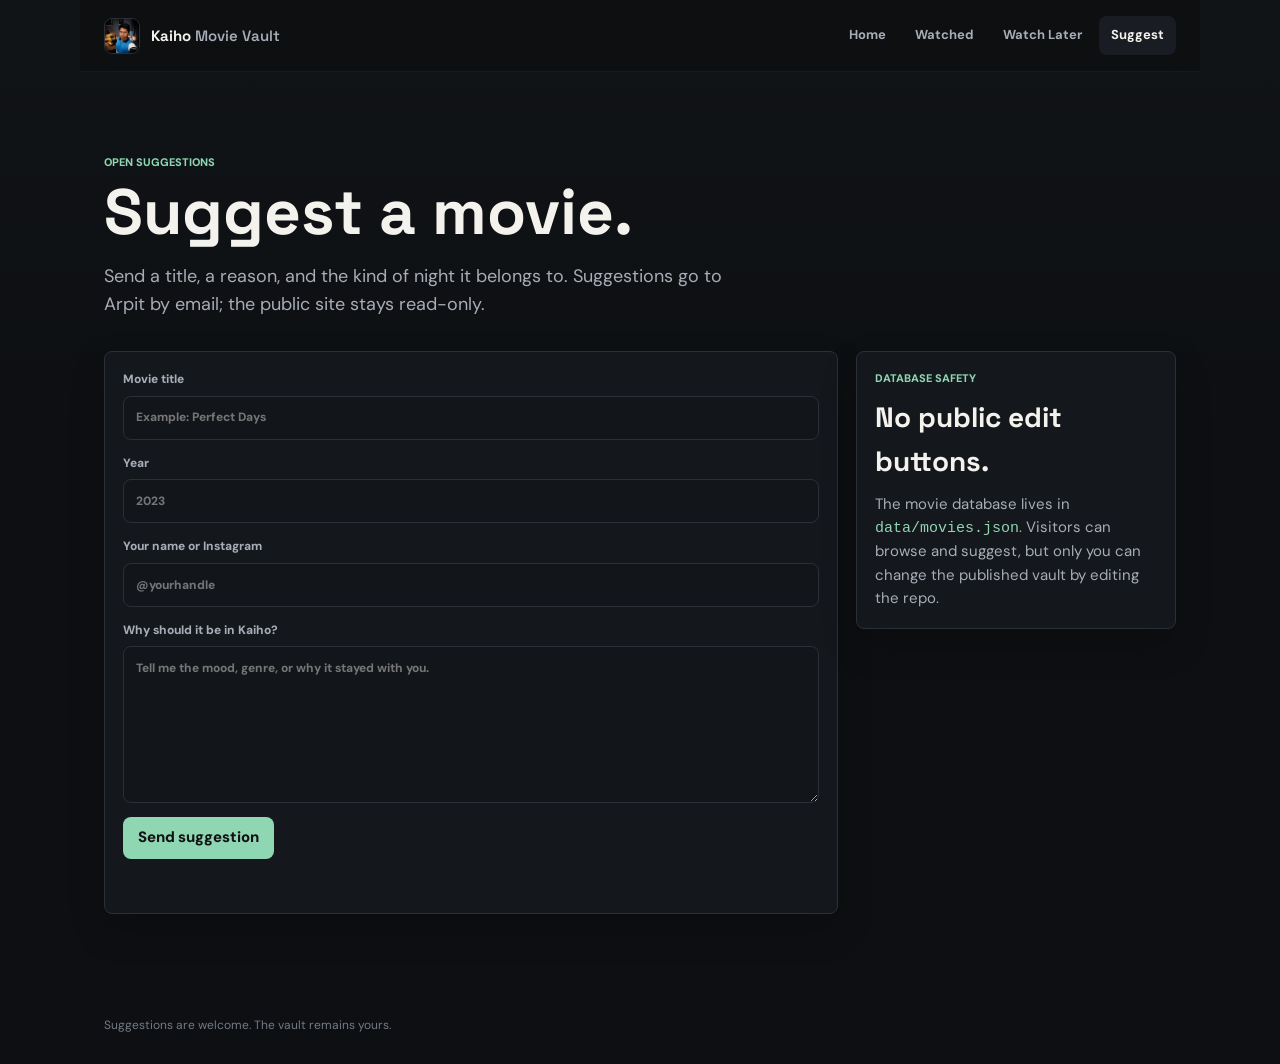
==== suggest.html @ 5f1dcb43 "improved version, database seperated" ====
<!doctype html>
<html lang="en">
<head>
  <meta charset="utf-8">
  <meta name="viewport" content="width=device-width,initial-scale=1">
  <meta name="theme-color" content="#0d0f12">
  <meta name="description" content="Suggest a movie for Kaiho Movie Vault.">
  <title>Suggest | Kaiho Movie Vault</title>

  <link rel="preconnect" href="https://fonts.googleapis.com">
  <link rel="preconnect" href="https://fonts.gstatic.com" crossorigin>
  <link href="https://fonts.googleapis.com/css2?family=DM+Sans:wght@400;500;600;700;800&family=Space+Grotesk:wght@500;600;700&display=swap" rel="stylesheet">
  <link rel="icon" href="images/kaihocore.png">
  <link rel="stylesheet" href="styles.css">
</head>
<body>
  <div class="shell">
    <header class="site-header">
      <a class="brand" href="index.html" aria-label="Kaiho Movie Vault home">
        <span class="brand-mark">
          <img src="images/kaihocore.png" alt="">
        </span>
        <span>Kaiho <b>Movie Vault</b></span>
      </a>

      <nav class="site-nav" aria-label="Main navigation">
        <a href="index.html">Home</a>
        <a href="watched.html">Watched</a>
        <a href="watch-later.html">Watch Later</a>
        <a class="active" href="suggest.html">Suggest</a>
      </nav>

      <button class="menu" type="button" aria-label="Open menu" aria-controls="mobileMenu" aria-expanded="false">Menu</button>
    </header>

    <div id="mobileMenu" class="mobile-menu" aria-label="Mobile navigation">
      <a href="index.html">Home</a>
      <a href="watched.html">Watched</a>
      <a href="watch-later.html">Watch Later</a>
      <a class="active" href="suggest.html">Suggest</a>
    </div>

    <main>
      <section class="page-hero">
        <p class="eyebrow">Open suggestions</p>
        <h1>Suggest a movie.</h1>
        <p>Send a title, a reason, and the kind of night it belongs to. Suggestions go to Arpit by email; the public site stays read-only.</p>
      </section>

      <section class="suggest-layout">
        <form id="suggestionForm" class="suggestion-form">
          <label>
            <span>Movie title</span>
            <input name="title" type="text" autocomplete="off" required placeholder="Example: Perfect Days">
          </label>

          <label>
            <span>Year</span>
            <input name="year" type="text" inputmode="numeric" maxlength="4" placeholder="2023">
          </label>

          <label>
            <span>Your name or Instagram</span>
            <input name="from" type="text" autocomplete="name" placeholder="@yourhandle">
          </label>

          <label>
            <span>Why should it be in Kaiho?</span>
            <textarea name="reason" rows="7" required placeholder="Tell me the mood, genre, or why it stayed with you."></textarea>
          </label>

          <button class="btn primary" type="submit">Send suggestion</button>
          <p id="suggestionStatus" class="form-status" role="status"></p>
        </form>

        <aside class="suggest-card">
          <p class="eyebrow">Database safety</p>
          <h2>No public edit buttons.</h2>
          <p>The movie database lives in <code>data/movies.json</code>. Visitors can browse and suggest, but only you can change the published vault by editing the repo.</p>
        </aside>
      </section>
    </main>

    <footer>
      Suggestions are welcome. The vault remains yours.
    </footer>
  </div>

  <script src="app.js"></script>
</body>
</html>
---- styles.css ----
* {
  box-sizing: border-box;
}

:root {
  color-scheme: dark;
  --bg: #0d0f12;
  --panel: #14171c;
  --panel-soft: #191d23;
  --surface: #f5f1e8;
  --surface-ink: #121212;
  --line: #2b3038;
  --text: #f4f2ed;
  --muted: #a7adb7;
  --subtle: #727985;
  --blue: #7fa3ff;
  --green: #8fd6b2;
  --amber: #f4c96b;
  --rose: #e49aa8;
  --shadow: 0 22px 70px rgba(0, 0, 0, 0.35);
}

html {
  scroll-behavior: smooth;
}

body {
  margin: 0;
  min-width: 320px;
  background:
    linear-gradient(180deg, #111417 0, var(--bg) 420px),
    var(--bg);
  color: var(--text);
  font: 15px/1.55 "DM Sans", system-ui, sans-serif;
}

body.menu-open {
  overflow: hidden;
}

a {
  color: inherit;
  text-decoration: none;
}

button,
input,
select,
textarea {
  font: inherit;
}

.shell {
  min-height: 100vh;
  display: flex;
  flex-direction: column;
}

.site-header {
  position: sticky;
  top: 0;
  z-index: 20;
  width: 100%;
  max-width: 1120px;
  height: 72px;
  margin: 0 auto;
  padding: 0 24px;
  display: flex;
  align-items: center;
  justify-content: space-between;
  background: rgba(13, 15, 18, 0.88);
  border-bottom: 1px solid rgba(255, 255, 255, 0.05);
  backdrop-filter: blur(16px);
}

.brand {
  display: inline-flex;
  align-items: center;
  gap: 11px;
  min-width: 0;
  font: 700 15px "Space Grotesk", system-ui, sans-serif;
}

.brand b {
  color: var(--muted);
  font-weight: 600;
}

.brand-mark {
  display: grid;
  place-items: center;
  width: 36px;
  height: 36px;
  overflow: hidden;
  border-radius: 8px;
  background: #20242b;
  border: 1px solid var(--line);
}

.brand-mark img {
  width: 100%;
  height: 100%;
  object-fit: cover;
}

.site-nav {
  display: flex;
  align-items: center;
  gap: 5px;
}

.site-nav a,
.mobile-menu a {
  color: var(--muted);
  padding: 9px 12px;
  border-radius: 8px;
  font-size: 13px;
  font-weight: 700;
}

.site-nav a:hover,
.site-nav a.active,
.mobile-menu a.active {
  color: var(--text);
  background: var(--panel-soft);
}

.menu {
  display: none;
  border: 1px solid var(--line);
  border-radius: 8px;
  background: var(--panel);
  color: var(--text);
  padding: 8px 11px;
  font-size: 12px;
  font-weight: 800;
}

.mobile-menu {
  display: none;
}

.mobile-menu.open {
  position: fixed;
  top: 70px;
  left: 12px;
  right: 12px;
  z-index: 30;
  display: grid;
  gap: 4px;
  padding: 8px;
  background: #15181e;
  border: 1px solid var(--line);
  border-radius: 8px;
  box-shadow: var(--shadow);
}

main {
  width: 100%;
  max-width: 1120px;
  margin: 0 auto;
  padding: 54px 24px 82px;
  flex: 1;
}

.hero {
  display: grid;
  grid-template-columns: minmax(0, 1.05fr) minmax(330px, 0.95fr);
  gap: 34px;
  align-items: stretch;
  min-height: 430px;
}

.home-hero {
  margin-bottom: 30px;
}

.hero-copy {
  display: flex;
  flex-direction: column;
  justify-content: center;
  padding: 32px 0;
}

.eyebrow {
  margin: 0 0 9px;
  color: var(--green);
  font-size: 11px;
  font-weight: 800;
  letter-spacing: 0;
  text-transform: uppercase;
}

h1,
h2,
h3,
p {
  overflow-wrap: anywhere;
}

h1,
h2,
h3 {
  font-family: "Space Grotesk", system-ui, sans-serif;
  letter-spacing: 0;
}

.hero h1,
.page-hero h1 {
  max-width: 720px;
  margin: 0;
  font-size: 64px;
  line-height: 1.02;
}

.hero p:not(.eyebrow),
.page-hero p:not(.eyebrow) {
  max-width: 640px;
  margin: 18px 0 0;
  color: var(--muted);
  font-size: 18px;
}

.hero-panel {
  min-height: 420px;
}

.spotlight {
  position: relative;
  height: 100%;
  min-height: 420px;
  overflow: hidden;
  display: grid;
  align-content: end;
  border: 1px solid var(--line);
  border-radius: 8px;
  background: var(--panel);
  box-shadow: var(--shadow);
}

.spotlight .poster-art {
  position: absolute;
  inset: 0;
  border-radius: 0;
}

.spotlight .poster-art::after {
  background:
    linear-gradient(180deg, transparent 15%, rgba(0, 0, 0, 0.26) 46%, rgba(0, 0, 0, 0.9) 100%);
}

.spotlight .poster-title {
  display: none;
}

.spotlight-content {
  position: relative;
  z-index: 2;
  padding: 24px;
}

.spotlight-kicker {
  display: inline-flex;
  align-items: center;
  gap: 7px;
  margin-bottom: 12px;
  color: #111;
  background: var(--amber);
  border-radius: 8px;
  padding: 5px 8px;
  font-size: 11px;
  font-weight: 800;
}

.spotlight h2 {
  margin: 0 0 6px;
  font-size: 34px;
}

.spotlight p {
  max-width: 430px;
  margin: 0;
  color: #d8dde7;
}

.stats-grid {
  display: grid;
  grid-template-columns: repeat(4, minmax(0, 1fr));
  gap: 12px;
  margin: 26px 0 48px;
}

.stat {
  padding: 16px;
  border: 1px solid var(--line);
  border-radius: 8px;
  background: var(--panel);
}

.stat strong {
  display: block;
  font: 700 30px "Space Grotesk", system-ui, sans-serif;
}

.stat span {
  color: var(--muted);
  font-size: 12px;
  font-weight: 700;
}

.section-head {
  display: flex;
  align-items: end;
  justify-content: space-between;
  gap: 18px;
  margin: 28px 0 18px;
}

.section-head.compact {
  margin-top: 38px;
}

.section-head h2 {
  margin: 0;
  font-size: 28px;
}

.section-head a {
  color: var(--blue);
  font-size: 13px;
  font-weight: 800;
}

.control-bar {
  display: grid;
  grid-template-columns: minmax(230px, 1fr) 170px 170px;
  gap: 10px;
  margin-bottom: 18px;
}

label {
  display: grid;
  gap: 7px;
  color: var(--muted);
  font-size: 12px;
  font-weight: 800;
}

input,
select,
textarea {
  width: 100%;
  border: 1px solid var(--line);
  border-radius: 8px;
  background: #12151a;
  color: var(--text);
  outline: none;
}

input,
select {
  min-height: 44px;
  padding: 0 12px;
}

textarea {
  resize: vertical;
  min-height: 154px;
  padding: 12px;
}

input:focus,
select:focus,
textarea:focus {
  border-color: var(--blue);
  box-shadow: 0 0 0 3px rgba(127, 163, 255, 0.14);
}

.movie-grid {
  display: grid;
  grid-template-columns: repeat(3, minmax(0, 1fr));
  gap: 14px;
}

.movie-list {
  display: grid;
  gap: 14px;
}

.movie-card,
.movie-row,
.suggest-card,
.suggestion-form {
  border: 1px solid var(--line);
  border-radius: 8px;
  background: var(--panel);
  box-shadow: 0 16px 36px rgba(0, 0, 0, 0.18);
}

.movie-card {
  overflow: hidden;
}

.movie-card-body {
  padding: 14px;
}

.poster-art {
  position: relative;
  min-height: 330px;
  overflow: hidden;
  display: grid;
  align-content: end;
  padding: 18px;
  background:
    linear-gradient(145deg, var(--accent-one, #2d3748), var(--accent-two, #725d68)),
    #222;
}

.poster-art.has-image {
  background: #16191e;
}

.poster-art img {
  position: absolute;
  inset: 0;
  width: 100%;
  height: 100%;
  object-fit: cover;
}

.poster-art::after {
  content: "";
  position: absolute;
  inset: 0;
  background: linear-gradient(180deg, transparent 35%, rgba(0, 0, 0, 0.82));
}

.poster-title {
  position: relative;
  z-index: 1;
  max-width: 13ch;
  color: white;
  font: 700 32px/0.98 "Space Grotesk", system-ui, sans-serif;
  text-transform: uppercase;
}

.movie-card h3,
.movie-row h2 {
  margin: 7px 0 4px;
  font-size: 24px;
  line-height: 1.1;
}

.meta {
  margin: 0 0 11px;
  color: var(--subtle);
  font-size: 12px;
  font-weight: 700;
}

.summary {
  margin: 0 0 13px;
  color: #c1c7d0;
}

.rating-line,
.rowtop,
.tag-list,
.movie-facts {
  display: flex;
  align-items: center;
  flex-wrap: wrap;
  gap: 7px;
}

.rating-line {
  justify-content: space-between;
  color: var(--amber);
  font-weight: 800;
}

.status-pill,
.fact,
.tag-list span {
  display: inline-flex;
  align-items: center;
  min-height: 24px;
  border-radius: 999px;
  padding: 3px 8px;
  font-size: 11px;
  font-weight: 800;
}

.status-pill {
  color: #101418;
  background: var(--green);
}

.status-pill.queue {
  background: var(--rose);
}

.fact,
.tag-list span {
  color: #d7ddec;
  background: #1b2028;
  border: 1px solid #303741;
}

.tag-list {
  margin-top: 12px;
}

.movie-row {
  display: grid;
  grid-template-columns: 188px minmax(0, 1fr);
  gap: 18px;
  padding: 12px;
}

.movie-row .poster-art {
  min-height: 255px;
  border-radius: 8px;
}

.movie-row .poster-title {
  font-size: 24px;
}

.row-info {
  align-self: center;
  padding: 8px 8px 8px 0;
}

.rowtop {
  justify-content: space-between;
  color: var(--muted);
  font-size: 12px;
  font-weight: 800;
}

.note {
  margin-top: 14px;
  padding-left: 12px;
  color: #d6dbe5;
  border-left: 3px solid var(--amber);
}

.note b {
  color: var(--text);
}

.page-hero {
  max-width: 760px;
  padding: 28px 0 8px;
}

.queue-note {
  display: flex;
  gap: 12px;
  align-items: center;
  max-width: 640px;
  margin: 28px 0 8px;
  padding: 14px;
  border: 1px solid #3b3a2d;
  border-radius: 8px;
  background: #17170f;
}

.queue-note b {
  color: var(--amber);
}

.queue-note span {
  color: var(--muted);
}

.suggest-layout {
  display: grid;
  grid-template-columns: minmax(0, 1fr) 320px;
  gap: 18px;
  align-items: start;
  margin-top: 24px;
}

.suggestion-form,
.suggest-card {
  padding: 18px;
}

.suggestion-form {
  display: grid;
  gap: 14px;
}

.suggest-card h2 {
  margin: 0 0 10px;
  font-size: 28px;
}

.suggest-card p:not(.eyebrow) {
  margin: 0;
  color: var(--muted);
}

code {
  color: var(--green);
}

.btn {
  display: inline-flex;
  align-items: center;
  justify-content: center;
  width: fit-content;
  min-height: 42px;
  border: 0;
  border-radius: 8px;
  padding: 0 15px;
  color: #101214;
  background: var(--surface);
  font-weight: 800;
  cursor: pointer;
}

.btn.primary {
  background: var(--green);
}

.btn:hover {
  filter: brightness(1.04);
}

.form-status {
  min-height: 22px;
  margin: 0;
  color: var(--muted);
}

.empty-state,
.load-error {
  padding: 20px;
  border: 1px solid var(--line);
  border-radius: 8px;
  background: var(--panel);
  color: var(--muted);
}

footer {
  width: 100%;
  max-width: 1120px;
  margin: 0 auto;
  padding: 20px 24px 30px;
  color: #737a84;
  font-size: 12px;
}

@media (max-width: 900px) {
  .hero,
  .suggest-layout {
    grid-template-columns: 1fr;
  }

  .hero {
    min-height: 0;
  }

  .hero-panel,
  .spotlight {
    min-height: 390px;
  }

  .stats-grid,
  .movie-grid {
    grid-template-columns: repeat(2, minmax(0, 1fr));
  }

  .control-bar {
    grid-template-columns: 1fr 1fr;
  }

  .search-box {
    grid-column: 1 / -1;
  }
}

@media (max-width: 680px) {
  .site-header {
    height: 64px;
    padding: 0 16px;
  }

  .site-nav {
    display: none;
  }

  .menu {
    display: inline-flex;
  }

  main {
    padding: 34px 16px 58px;
  }

  .hero h1,
  .page-hero h1 {
    font-size: 42px;
  }

  .hero p:not(.eyebrow),
  .page-hero p:not(.eyebrow) {
    font-size: 16px;
  }

  .section-head {
    align-items: start;
    flex-direction: column;
  }

  .control-bar,
  .stats-grid,
  .movie-grid {
    grid-template-columns: 1fr;
  }

  .movie-row {
    grid-template-columns: 96px minmax(0, 1fr);
    gap: 12px;
    padding: 10px;
  }

  .movie-row .poster-art {
    min-height: 150px;
    padding: 10px;
  }

  .movie-row .poster-title {
    font-size: 15px;
  }

  .row-info {
    padding: 0;
  }

  .movie-row h2 {
    font-size: 21px;
  }

  .movie-row .summary,
  .movie-row .tag-list {
    display: none;
  }

  .rowtop {
    align-items: flex-start;
    flex-direction: column;
    gap: 5px;
  }

  footer {
    padding: 18px 16px 28px;
  }
}
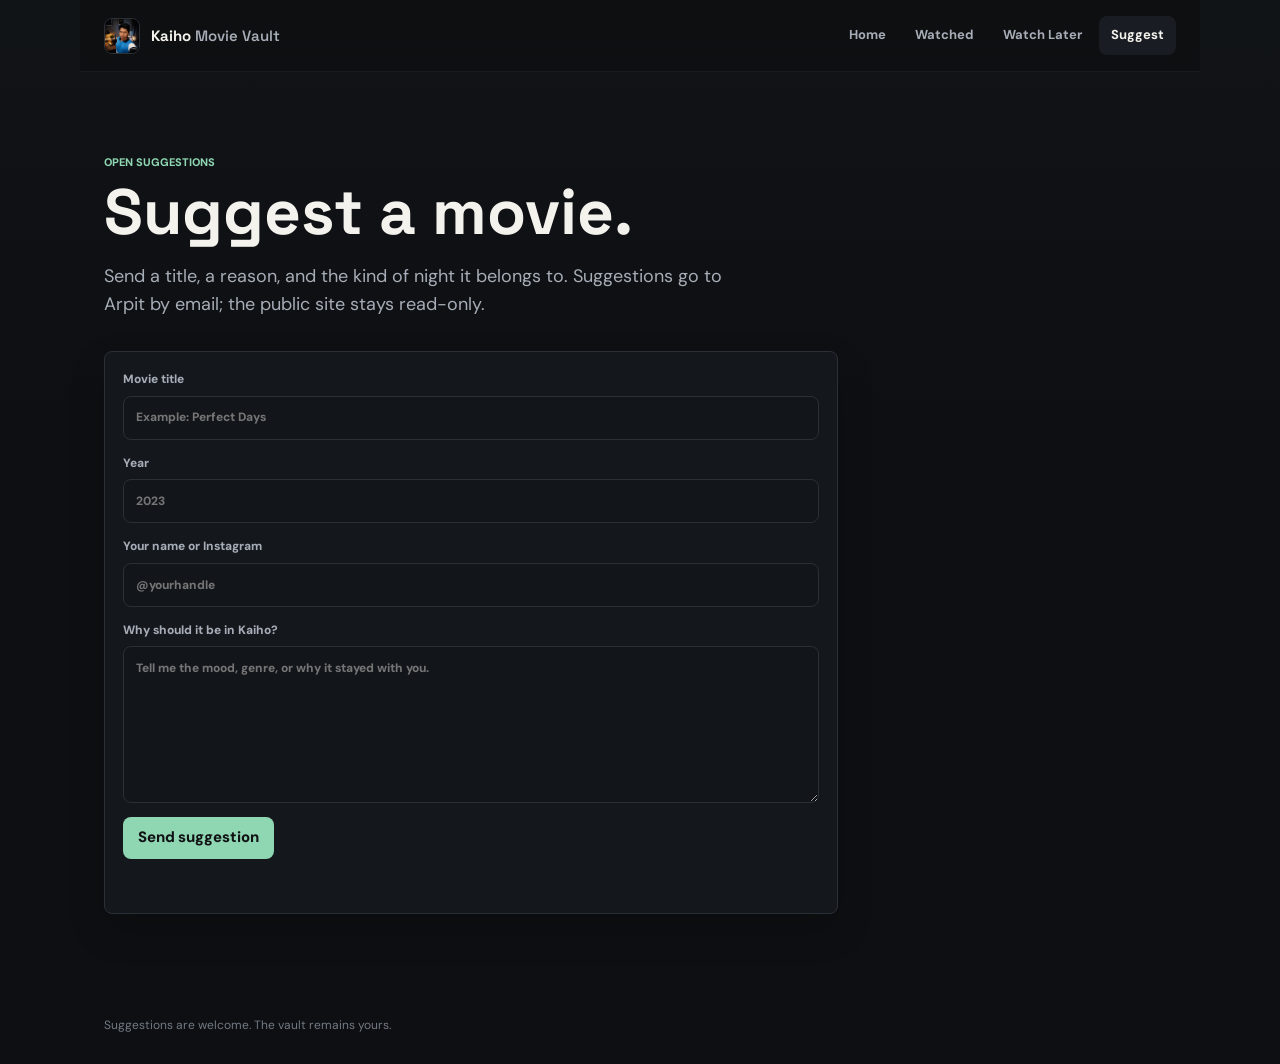
==== commit e94a4f82: "remove database safety notice from suggestion page" ====
--- a/suggest.html
+++ b/suggest.html
@@ -73,11 +73,7 @@
           <p id="suggestionStatus" class="form-status" role="status"></p>
         </form>
 
-        <aside class="suggest-card">
-          <p class="eyebrow">Database safety</p>
-          <h2>No public edit buttons.</h2>
-          <p>The movie database lives in <code>data/movies.json</code>. Visitors can browse and suggest, but only you can change the published vault by editing the repo.</p>
-        </aside>
+       
       </section>
     </main>
 
